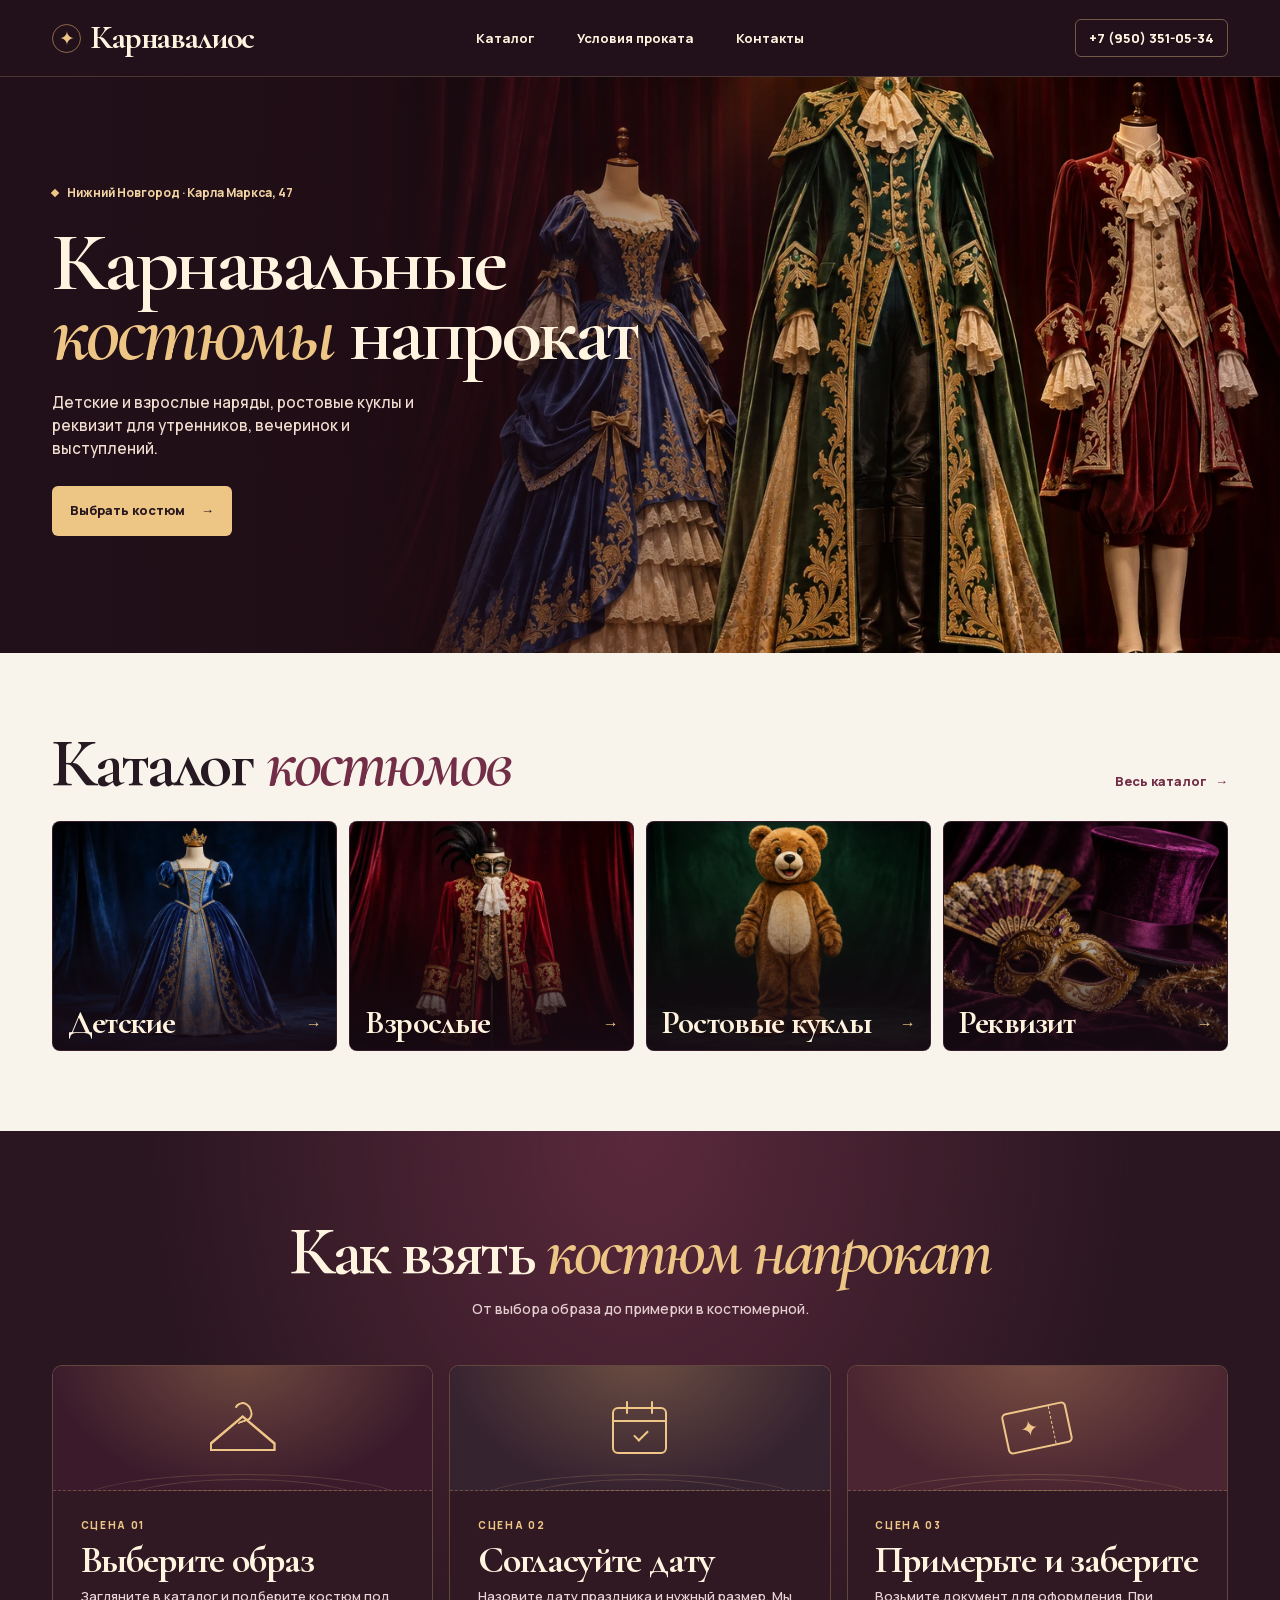
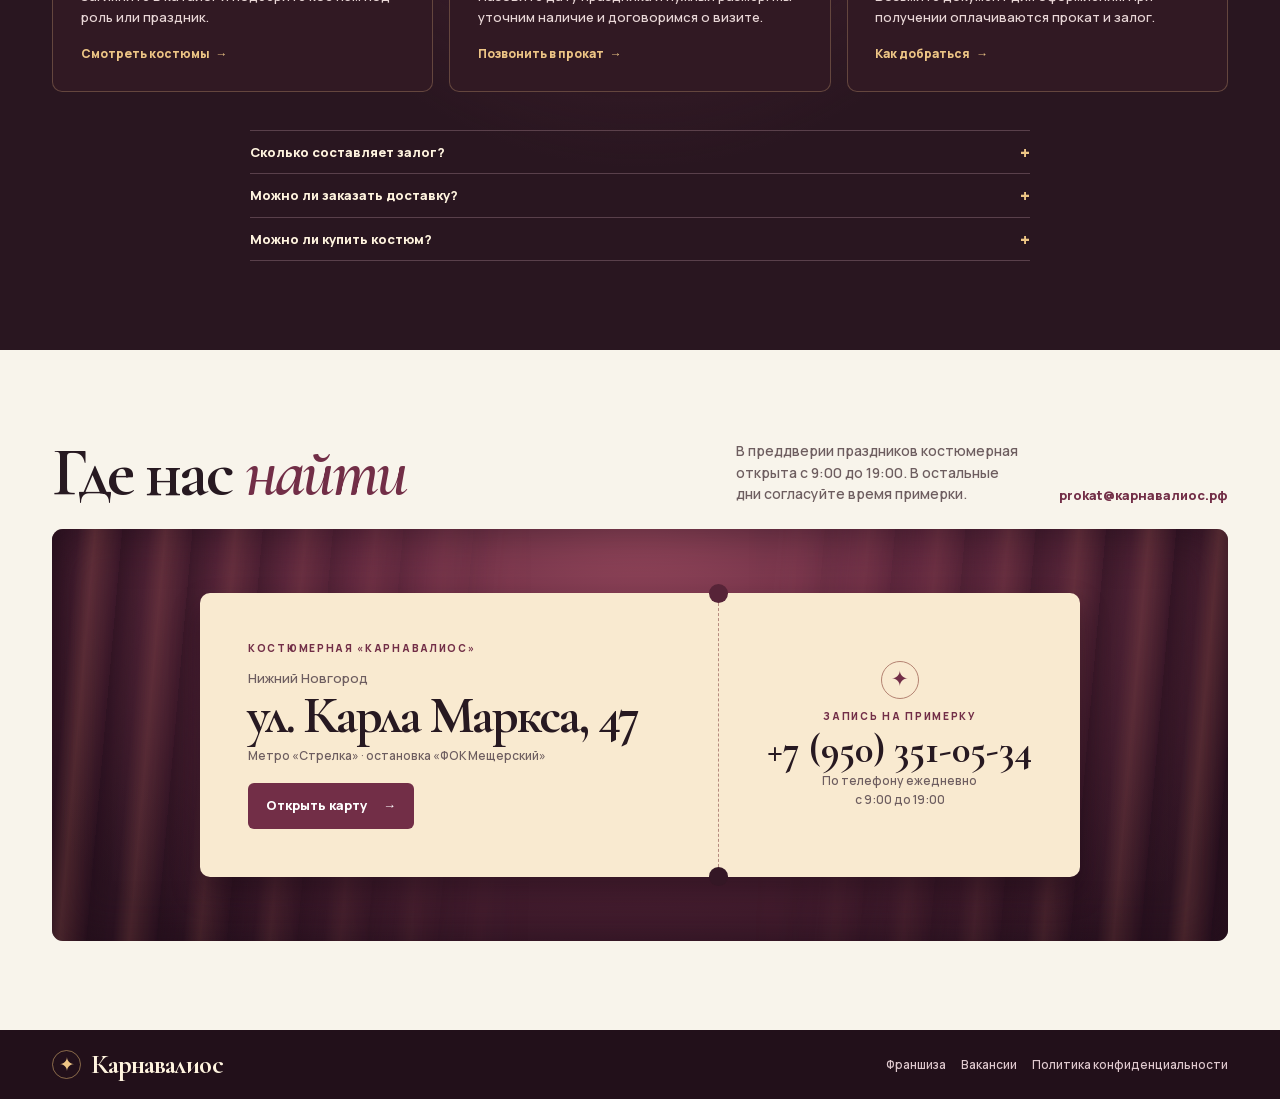
==== index.html @ c1045f60 "Publish Carnavalios with virtual try-on" ====
<!doctype html>
<html lang="ru">
<head>
  <meta charset="utf-8">
  <meta name="viewport" content="width=device-width, initial-scale=1">
  <meta name="robots" content="noindex">
  <meta name="theme-color" content="#26131c">
  <meta name="description" content="Детские и взрослые карнавальные костюмы, ростовые куклы и реквизит напрокат в Нижнем Новгороде.">
  <title>Карнавалиос — прокат карнавальных костюмов в Нижнем Новгороде</title>
  <link rel="stylesheet" href="style.css">
  <script src="stage.js" defer></script>
</head>
<body>
  <a class="skip" href="#main">К содержанию</a>
  <header class="header">
    <div class="wrap header-inner">
      <a class="brand" href="index.html" aria-label="Карнавалиос, главная"><span class="brand-mark" aria-hidden="true">✦</span>Карнавалиос</a>
      <nav class="navigation" aria-label="Основная навигация">
        <a href="catalogue.html">Каталог</a>
        <a href="#rental">Условия проката</a>
        <a href="#contacts">Контакты</a>
      </nav>
      <a class="header-phone" href="tel:+79503510534">+7 (950) 351-05-34</a>
    </div>
  </header>
  <main id="main">
    <section class="hero" aria-labelledby="hero-title">
      <div class="wrap hero-inner">
        <div class="hero-content">
          <p class="location">Нижний Новгород · Карла Маркса, 47</p>
          <h1 id="hero-title">Карнавальные<br><em>костюмы</em> напрокат</h1>
          <p class="hero-description">Детские и взрослые наряды, ростовые куклы и реквизит для утренников, вечеринок и выступлений.</p>
          <a class="button button-gold" href="catalogue.html">Выбрать костюм <span aria-hidden="true">→</span></a>
        </div>
      </div>
    </section>

    <section class="catalogue wrap" id="catalogue" aria-labelledby="catalogue-title">
      <div class="section-heading">
        <h2 id="catalogue-title">Каталог <em>костюмов</em></h2>
        <a class="catalogue-link" href="catalogue.html">Весь каталог <span aria-hidden="true">→</span></a>
      </div>

      <div class="collections" role="group" aria-label="Разделы каталога">
        <a class="collection" href="catalogue.html?group=kids">
          <img src="assets/kids.webp" alt="" width="760" height="500" loading="lazy">
          <span class="collection-name">Детские <span aria-hidden="true">→</span></span>
        </a>
        <a class="collection" href="catalogue.html?group=adults">
          <img src="assets/adults.webp" alt="" width="760" height="500" loading="lazy">
          <span class="collection-name">Взрослые <span aria-hidden="true">→</span></span>
        </a>
        <a class="collection" href="catalogue.html?group=mascots">
          <img src="assets/mascots.webp" alt="" width="760" height="500" loading="lazy">
          <span class="collection-name">Ростовые куклы <span aria-hidden="true">→</span></span>
        </a>
        <a class="collection" href="catalogue.html?group=props">
          <img src="assets/props.webp" alt="" width="760" height="500" loading="lazy">
          <span class="collection-name">Реквизит <span aria-hidden="true">→</span></span>
        </a>
      </div>

    </section>

    <section class="rental" id="rental" aria-labelledby="rental-title">
      <div class="wrap">
        <div class="rental-heading">
          <h2 id="rental-title">Как взять <em>костюм напрокат</em></h2>
          <p>От выбора образа до примерки в костюмерной.</p>
        </div>

        <ol class="rental-scenes">
          <li class="rental-scene" data-reveal>
            <div class="scene-art" aria-hidden="true">
              <span class="scene-icon icon-hanger"><i></i></span>
            </div>
            <div class="scene-copy">
              <p class="scene-number">Сцена 01</p>
              <h3>Выберите образ</h3>
              <p>Загляните в каталог и подберите костюм под роль или праздник.</p>
              <a href="catalogue.html">Смотреть костюмы <span aria-hidden="true">→</span></a>
            </div>
          </li>
          <li class="rental-scene" data-reveal>
            <div class="scene-art" aria-hidden="true">
              <span class="scene-icon icon-calendar"><i></i></span>
            </div>
            <div class="scene-copy">
              <p class="scene-number">Сцена 02</p>
              <h3>Согласуйте дату</h3>
              <p>Назовите дату праздника и нужный размер. Мы уточним наличие и договоримся о визите.</p>
              <a href="tel:+79503510534">Позвонить в прокат <span aria-hidden="true">→</span></a>
            </div>
          </li>
          <li class="rental-scene" data-reveal>
            <div class="scene-art" aria-hidden="true">
              <span class="scene-icon icon-ticket"><i>✦</i></span>
            </div>
            <div class="scene-copy">
              <p class="scene-number">Сцена 03</p>
              <h3>Примерьте и заберите</h3>
              <p>Возьмите документ для оформления. При получении оплачиваются прокат и залог.</p>
              <a href="#contacts">Как добраться <span aria-hidden="true">→</span></a>
            </div>
          </li>
        </ol>

        <div class="rental-questions">
          <details>
            <summary>Сколько составляет залог?</summary>
            <p>В зависимости от костюма залог равен стоимости одного или двух суток аренды.</p>
          </details>
          <details>
            <summary>Можно ли заказать доставку?</summary>
            <p>Костюмы отправляют транспортными компаниями. Уточните сроки и стоимость для вашего города.</p>
            <a href="https://xn--80aaah5ahlmons.xn--p1ai/otpravka-v-regionyi.html">Подробнее об отправке</a>
          </details>
          <details>
            <summary>Можно ли купить костюм?</summary>
            <p>Часть костюмов доступна для покупки. Для постоянных и оптовых клиентов предусмотрены партнёрские условия.</p>
          </details>
        </div>
      </div>
    </section>

    <section id="contacts" class="contacts wrap" aria-labelledby="contacts-title">
      <div class="contact-intro">
        <h2 id="contacts-title">Где нас <em>найти</em></h2>
        <p>В преддверии праздников костюмерная открыта с 9:00 до 19:00. В остальные дни согласуйте время примерки.</p>
        <a class="contact-email" href="mailto:prokat@xn--80aaah5ahlmons.xn--p1ai">prokat@карнавалиос.рф</a>
      </div>
      <div class="contact-stage" data-reveal>
        <div class="visit-ticket">
          <div class="visit-main">
            <p class="ticket-label">Костюмерная «Карнавалиос»</p>
            <p class="ticket-city">Нижний Новгород</p>
            <p class="ticket-address">ул. Карла Маркса,&nbsp;47</p>
            <p class="ticket-route">Метро «Стрелка» · остановка «ФОК Мещерский»</p>
            <a href="https://yandex.ru/maps/org/karnavalios/180264945717/" class="button button-dark">Открыть карту <span aria-hidden="true">→</span></a>
          </div>
          <div class="visit-stub">
            <span class="ticket-star" aria-hidden="true">✦</span>
            <p class="ticket-label">Запись на примерку</p>
            <a class="contact-phone" href="tel:+79503510534">+7 (950) 351-05-34</a>
            <p>По телефону ежедневно<br>с 9:00 до 19:00</p>
          </div>
        </div>
      </div>
    </section>
  </main>

  <footer class="footer">
    <div class="wrap footer-inner">
      <a class="brand" href="index.html"><span class="brand-mark" aria-hidden="true">✦</span>Карнавалиос</a>
      <nav aria-label="Информация о компании">
        <a href="https://xn--80aaah5ahlmons.xn--p1ai/franshiza.html">Франшиза</a>
        <a href="https://xn--80aaah5ahlmons.xn--p1ai/vakansii.html">Вакансии</a>
        <a href="https://xn--80aaah5ahlmons.xn--p1ai/politika-v-otnoshenii-obrabotki-personalnyix-dannyix.html">Политика конфиденциальности</a>
      </nav>
    </div>
  </footer>

</body>
</html>
---- style.css ----
@font-face { font-family: Manrope; src: url(assets/sans-normal-latin.woff2) format("woff2"); font-weight: 400 800; font-display: swap; }
@font-face { font-family: Manrope; src: url(assets/sans-normal-cyrillic.woff2) format("woff2"); font-weight: 400 800; font-display: swap; unicode-range: U+0400-045F, U+0490-0491, U+04B0-04B1, U+2116; }
@font-face { font-family: Cormorant; src: url(assets/serif-normal-latin.woff2) format("woff2"); font-weight: 500 700; font-display: swap; }
@font-face { font-family: Cormorant; src: url(assets/serif-normal-cyrillic.woff2) format("woff2"); font-weight: 500 700; font-display: swap; unicode-range: U+0400-045F, U+0490-0491, U+04B0-04B1, U+2116; }
@font-face { font-family: Cormorant; src: url(assets/serif-italic-latin.woff2) format("woff2"); font-weight: 500 700; font-style: italic; font-display: swap; }
@font-face { font-family: Cormorant; src: url(assets/serif-italic-cyrillic.woff2) format("woff2"); font-weight: 500 700; font-style: italic; font-display: swap; unicode-range: U+0400-045F, U+0490-0491, U+04B0-04B1, U+2116; }
:root {
  --paper: #f8f4eb;
  --ink: #271921;
  --dark: #26131c;
  --wine: #722e47;
  --quiet: #6d5d5f;
  --line: #e4d8cc;
  --gold: #edc585;
  --ivory: #fff4df;
  --title: Cormorant, Georgia, serif;
  color: var(--ink);
  background: var(--paper);
  font-family: Manrope, Arial, sans-serif;
  font-weight: 550;
  line-height: 1.55;
}
* { box-sizing: border-box; }
html { scroll-behavior: smooth; }
body, p, h1, h2, h3 { margin: 0; }
a { color: inherit; text-decoration: none; }
button, input, select { font: inherit; color: inherit; }
button { cursor: pointer; }
button:disabled { cursor: default; }
img { display: block; width: 100%; height: auto; }
:focus-visible { outline: 2px solid #ad5478; outline-offset: 4px; }
[hidden] { display: none !important; }
.wrap { width: min(100% - 104px, 1264px); margin-inline: auto; }
.skip { position: fixed; top: 8px; left: 8px; z-index: 6; padding: 10px 14px; background: white; clip-path: inset(50%); }
.skip:focus { clip-path: none; }
.header { background: #22101a; color: var(--ivory); border-bottom: 1px solid #eac68a32; }
.header-inner { min-height: 76px; display: grid; grid-template-columns: 1fr auto 1fr; align-items: center; gap: 24px; }
.brand { display: inline-flex; width: max-content; align-items: center; gap: 10px; font: 700 33px/.95 var(--title); letter-spacing: -.035em; }
.brand-mark { width: 29px; height: 29px; display: grid; place-items: center; border: 1px solid #e6bd7685; border-radius: 50%; color: var(--gold); font: 19px/1 Georgia, serif; }
.navigation { display: flex; gap: clamp(20px, 3.3vw, 50px); font-size: 13px; font-weight: 750; }
.navigation a:hover, .header-phone:hover, .footer a:hover { color: var(--gold); }
.header-phone { justify-self: end; border: 1px solid #e9c78a66; border-radius: 6px; padding: 8px 13px; white-space: nowrap; font-size: 13px; font-weight: 800; }
.hero {
  position: relative;
  isolation: isolate;
  color: var(--ivory);
  background: #291019;
  overflow: hidden;
}
.hero::before, .hero::after { content: ""; position: absolute; z-index: -1; inset: 0; }
.hero::before { background: url(assets/hero.webp) center 46% / cover no-repeat; }
.hero::after { background: linear-gradient(90deg, #211019 3%, #221019f0 19%, #2210199c 37%, #22101919 63%, transparent 79%); }
.hero-inner { min-height: clamp(498px, 45vw, 655px); display: flex; align-items: center; }
.hero-content { position: relative; width: min(58%, 665px); padding-block: 48px 58px; }
.location { display: flex; align-items: center; gap: 9px; color: #f2d4a2; font-size: 12px; font-weight: 750; }
.location::before { content: ""; width: 6px; height: 6px; flex: none; background: var(--gold); transform: rotate(45deg); }
h1, h2 { font-family: var(--title); font-weight: 650; letter-spacing: -.042em; }
h1 { font-size: clamp(65px, 6.55vw, 101px); line-height: .84; margin: 25px 0 22px; }
h1 em { color: var(--gold); font-weight: 600; }
.hero-description { max-width: 370px; font-size: clamp(14px, 1.18vw, 17px); color: #f1ded1; }
.button { display: inline-flex; min-height: 46px; align-items: center; justify-content: center; gap: 16px; border: 1px solid transparent; border-radius: 6px; padding: 10px 17px; font-size: 13px; font-weight: 800; line-height: 1.3; transition: background .2s, color .2s, border-color .2s; text-align: center; }
.hero .button { margin-top: 25px; min-height: 50px; }
.button-gold { background: var(--gold); color: #27171e; }
.button-gold:hover { background: #ffda9b; }
.button-outline { background: transparent; border-color: #b99e9b; color: var(--ink); }
.button-outline:hover { background: #f1e6dd; border-color: var(--wine); }
.button-dark { background: var(--wine); color: white; }
.button-dark:hover { background: #562138; }
section[id] { scroll-margin-top: 16px; }
.catalogue { padding-block: clamp(55px, 6.2vw, 88px); }
.section-heading { display: flex; align-items: end; justify-content: space-between; gap: 24px; margin-bottom: 25px; }
h2 { font-size: clamp(43px, 5.4vw, 77px); line-height: .92; }
h2 em { color: var(--wine); font-weight: 600; }
.collections { display: grid; grid-template-columns: repeat(4, minmax(0, 1fr)); gap: 12px; }
.collection {
  position: relative;
  isolation: isolate;
  display: grid;
  align-items: end;
  min-height: clamp(164px, 18vw, 247px);
  border: 1px solid transparent;
  border-radius: 8px;
  overflow: hidden;
  text-align: left;
  padding: 0;
  background: #361c2d;
  color: #fff3de;
}
.collection img { position: absolute; inset: 0; height: 100%; object-fit: cover; object-position: 50% 47%; transition: transform .4s ease; }
.collection:hover img { transform: scale(1.045); }
.collection::after { content: ""; position: absolute; inset: 26% 0 0; background: linear-gradient(transparent, #170a13e9); pointer-events: none; }
.collection-name { position: relative; z-index: 1; display: flex; justify-content: space-between; align-items: center; gap: 8px; padding: 11px 15px; font: 700 clamp(23px, 2.6vw, 38px)/1 var(--title); letter-spacing: -.025em; }
.collection-name span { font: 16px/1 Manrope, sans-serif; color: var(--gold); }
.catalogue-link, .back-link, .breadcrumbs { color: var(--wine); font-size: 13px; font-weight: 800; }
.catalogue-link { padding: 5px 0; flex: none; }
.catalogue-link span, .back-link span, .breadcrumbs a span { margin-inline-start: 5px; }
.catalogue-link:hover, .back-link:hover, .breadcrumbs a:hover { text-decoration: underline; text-underline-offset: 4px; }

.rental {
  background: radial-gradient(ellipse at 50% 0, #5b293c 0, transparent 55%), #291620;
  color: var(--ivory);
  padding-block: clamp(58px, 7vw, 104px);
}
.rental-heading { text-align: center; margin-bottom: clamp(26px, 4vw, 45px); }
.rental h2 em { color: var(--gold); }
.rental-heading > p { margin-top: 14px; color: #e5ced0; font-size: 14px; }
.rental-scenes { display: grid; grid-template-columns: repeat(3, minmax(0, 1fr)); gap: 16px; margin: 0; padding: 0; list-style: none; }
.rental-scene {
  display: flex;
  flex-direction: column;
  min-width: 0;
  overflow: hidden;
  border: 1px solid #e3b78149;
  border-radius: 10px;
  background: #311923;
  transition: border-color .25s, transform .25s;
}
.rental-scene:hover { transform: translateY(-5px); border-color: #e3b7819a; }
.scene-art {
  position: relative;
  display: grid;
  place-items: center;
  min-height: 125px;
  color: #efc688;
  background: radial-gradient(ellipse at 50% -9%, #d5a36656, transparent 72%), #3b1b2b;
  overflow: hidden;
  border-bottom: 1px dashed #e3b78149;
}
.rental-scene:nth-child(2) .scene-art { background-color: #362330; }
.rental-scene:nth-child(3) .scene-art { background-color: #4b2531; }
.scene-art::before, .scene-art::after { content: ""; position: absolute; width: 85%; height: 42%; bottom: -31%; border: 1px solid #e3b78133; border-radius: 50%; }
.scene-art::after { width: 68%; bottom: -35%; }
.scene-icon { display: block; position: relative; }
.icon-hanger { width: 66px; height: 51px; }
.icon-hanger::before {
  content: "";
  position: absolute;
  width: 14px;
  height: 16px;
  top: 0;
  left: 24px;
  border: 2px solid currentColor;
  border-left-color: transparent;
  border-radius: 50% 50% 42% 0;
  transform: rotate(-19deg);
}
.icon-hanger::after {
  content: "";
  position: absolute;
  inset: 13px 0 2px;
  background: currentColor;
  clip-path: polygon(50% 0, 100% 77%, 100% 100%, 0 100%, 0 77%, 50% 0, 50% 8%, 3.5% 81%, 3.5% 94%, 96.5% 94%, 96.5% 81%, 50% 8%);
}
.icon-calendar { width: 55px; height: 47px; margin-top: 6px; border: 2px solid currentColor; border-radius: 6px; }
.icon-calendar::before, .icon-calendar::after {
  content: "";
  position: absolute;
  inset: -8px auto auto 12px;
  width: 2px;
  height: 13px;
  background: currentColor;
  box-shadow: 25px 0 currentColor;
  border-radius: 10px;
}
.icon-calendar::after { inset: 11px 0 auto; width: auto; height: 2px; box-shadow: none; border-radius: 0; }
.icon-calendar i { position: absolute; inset: 21px auto auto 20px; width: 14px; height: 8px; border: solid currentColor; border-width: 0 0 2px 2px; transform: rotate(-45deg); }
.icon-ticket { width: 66px; height: 42px; transform: rotate(-12deg); border: 2px solid currentColor; border-radius: 5px; }
.icon-ticket::before { content: ""; position: absolute; inset: 0 15px 0 auto; border-left: 1px dashed currentColor; }
.icon-ticket i { display: grid; height: 100%; width: 47px; place-items: center; font: 22px/1 Georgia, serif; }
.scene-copy { display: flex; flex: 1; flex-direction: column; align-items: start; gap: 8px; padding: clamp(17px, 2.15vw, 28px); }
.scene-copy .scene-number, .ticket-label { color: var(--gold); font-size: 10px; font-weight: 850; letter-spacing: .17em; text-transform: uppercase; }
.scene-copy h3 { font: 700 clamp(28px, 3vw, 40px)/.96 var(--title); letter-spacing: -.03em; }
.scene-copy p { color: #e9d7d7; font-size: 13px; }
.scene-copy a { padding-top: 10px; margin-top: auto; color: var(--gold); font-size: 12px; font-weight: 800; }
.scene-copy a:hover, .rental-questions a:hover { text-decoration: underline; text-underline-offset: 3px; }
.scene-copy a span { margin-left: 4px; }
.rental-questions { margin: clamp(25px, 3vw, 42px) auto 0; max-width: 780px; }
.rental-questions details { border-bottom: 1px solid #e4bac442; padding: 11px 0; }
.rental-questions details:first-child { border-top: 1px solid #e4bac442; }
.rental-questions summary { cursor: pointer; list-style: none; display: flex; justify-content: space-between; gap: 15px; align-items: center; font-size: 13px; font-weight: 800; }
.rental-questions summary::-webkit-details-marker { display: none; }
.rental-questions summary::after { content: "+"; color: var(--gold); font-size: 18px; line-height: 1; }
.rental-questions [open] summary::after { content: "−"; }
.rental-questions p, .rental-questions a { margin-top: 7px; color: #e0cbd0; font-size: 13px; }
.rental-questions a { display: inline-block; color: var(--gold); }
.in-view { animation: enter-stage .58s both; }
.rental-scene:nth-child(2).in-view { animation-delay: .09s; }
.rental-scene:nth-child(3).in-view { animation-delay: .18s; }
.scene-art .scene-icon { transition: scale .25s; }
.rental-scene:hover .scene-icon { scale: 1.13; }
@keyframes enter-stage { from { translate: 0 15px; } to { translate: 0 0; } }

.contacts { padding-block: clamp(55px, 7vw, 97px); }
.contact-intro { display: grid; grid-template-columns: 1fr minmax(180px, 285px) auto; gap: clamp(14px, 3vw, 42px); align-items: end; margin-bottom: 24px; }
.contact-intro > p { color: var(--quiet); font-size: 14px; }
.contact-email { color: var(--wine); font-size: 13px; font-weight: 800; overflow-wrap: anywhere; }
.contact-email:hover { text-decoration: underline; text-underline-offset: 4px; }
.contact-stage {
  padding: clamp(20px, 5vw, 68px);
  border-radius: 11px;
  background:
    radial-gradient(ellipse at 50% -12%, #a35064 0%, #682c43 34%, #2d1422 89%);
  box-shadow: inset 0 0 50px #200c18aa;
  position: relative;
  isolation: isolate;
  overflow: hidden;
}
.contact-stage::before {
  content: "";
  position: absolute;
  inset: 0;
  background: repeating-linear-gradient(95deg, #200c1988, #2b0a1900 26px, #ff947528 43px, #240b1b55 70px);
  mask-image: linear-gradient(90deg, black, transparent 41%, transparent 59%, black);
  z-index: -1;
}
.visit-ticket {
  --ticket-cut: #572438;
  display: grid;
  grid-template-columns: 1.6fr 1fr;
  position: relative;
  width: min(100%, 880px);
  margin-inline: auto;
  border-radius: 10px;
  background: #f9ead0;
  box-shadow: 0 15px 28px #17081266;
}
.visit-main, .visit-stub { padding: clamp(20px, 4vw, 48px); }
.visit-main .ticket-label, .visit-stub .ticket-label { color: var(--wine); }
.ticket-city { margin-top: 12px; color: var(--quiet); font-size: 13px; }
.ticket-address { margin: 3px 0 8px; font: 700 clamp(29px, 4.05vw, 53px)/.92 var(--title); letter-spacing: -.04em; }
.ticket-route, .visit-stub > p:last-child { color: var(--quiet); font-size: 12px; }
.visit-main .button { margin-top: 17px; }
.visit-stub { position: relative; display: flex; flex-direction: column; justify-content: center; align-items: center; border-left: 1px dashed #b68b7f; text-align: center; }
.visit-stub::before, .visit-stub::after { content: ""; position: absolute; inset: -9px auto auto -10px; width: 19px; height: 19px; border-radius: 50%; background: var(--ticket-cut); }
.visit-stub::after { inset: auto auto -9px -10px; background: #341725; }
.ticket-star { display: grid; place-items: center; width: 38px; height: 38px; margin-bottom: 10px; border: 1px solid #b48372; border-radius: 50%; font: 21px/1 Georgia, serif; color: var(--wine); }
.contact-phone { display: block; margin: 6px 0 3px; font: 700 clamp(22px, 3.1vw, 39px)/1 var(--title); white-space: nowrap; }
.contact-phone:hover { color: var(--wine); }

.shop { padding-block: clamp(28px, 4vw, 53px) clamp(60px, 7vw, 95px); }
.shop-heading { display: flex; align-items: end; justify-content: space-between; gap: 24px; padding: 23px 0 25px; border-bottom: 1px solid var(--line); }
.shop h1, .product-detail h1 { margin: 0; line-height: .94; }
.shop h1 { font-size: clamp(52px, 7.3vw, 98px); }
.shop h1 em { color: var(--wine); }
.shop-heading > p { max-width: 235px; color: var(--quiet); font-size: 14px; }
.shop-toolbar { display: flex; gap: 16px; justify-content: space-between; align-items: center; margin-top: 19px; }
.shop-filters { display: flex; flex-wrap: wrap; gap: 6px; }
.shop-filters button { min-height: 41px; padding: 6px 15px; border: 1px solid var(--line); border-radius: 5px; background: #fffbf4; font-size: 13px; font-weight: 750; }
.shop-filters button:hover { border-color: var(--wine); }
.shop-filters button[aria-pressed="true"] { color: white; border-color: var(--wine); background: var(--wine); }
.shop-search { position: relative; min-width: 155px; width: min(25vw, 286px); }
.shop-search input { width: 100%; min-height: 42px; border: 1px solid var(--line); border-radius: 5px; background: #fffbf4; padding: 6px 10px 6px 34px; font-size: 13px; }
.search-icon { width: 12px; height: 12px; position: absolute; inset: 14px auto auto 13px; border: 1.5px solid var(--wine); border-radius: 50%; pointer-events: none; }
.search-icon::after { content: ""; width: 6px; height: 1.5px; position: absolute; inset: 9px auto auto 8px; background: var(--wine); transform: rotate(45deg); }
.shop-count { min-height: 20px; margin: 13px 0 8px; color: var(--quiet); font-size: 12px; }
.product-grid { display: grid; grid-template-columns: repeat(4, minmax(0, 1fr)); gap: 15px; }
.product-card { display: flex; flex-direction: column; border: 1px solid var(--line); border-radius: 9px; overflow: hidden; background: #fffbf5; transition: border-color .24s, box-shadow .24s; }
.product-card:hover { border-color: #b98999; box-shadow: 0 9px 24px #42203216; }
.product-image { background: #32232e; overflow: hidden; aspect-ratio: 4 / 5; }
.product-image img { height: 100%; object-fit: cover; transition: transform .4s; }
.product-card:hover img { transform: scale(1.045); }
.product-card-info { display: flex; flex-direction: column; flex: 1; gap: 5px; padding: 13px 14px; }
.product-category { display: flex; align-items: center; gap: 7px; color: var(--wine); font-size: 11px; font-weight: 800; }
.product-category::before { content: ""; width: 5px; height: 5px; flex: none; background: #a4516e; transform: rotate(45deg); }
.product-card h2 { font: 700 clamp(24px, 2.5vw, 34px)/1 var(--title); letter-spacing: -.03em; margin-bottom: 7px; }
.product-bottom { border-top: 1px solid var(--line); margin-top: auto; padding-top: 8px; display: flex; justify-content: space-between; align-items: center; gap: 4px; font-size: 12px; }
.product-bottom strong { font-weight: 850; white-space: nowrap; }
.product-bottom > span:last-child { color: var(--wine); font-size: 16px; }
.empty { padding: 21px; border: 1px dashed var(--line); border-radius: 8px; color: var(--quiet); font-size: 14px; }
.text-button { border: 0; padding: 5px 0 0; color: var(--wine); background: none; text-decoration: underline; text-underline-offset: 3px; }

.product-page { padding-block: clamp(25px, 3.5vw, 47px) clamp(50px, 6.5vw, 88px); }
.breadcrumbs { display: flex; align-items: center; gap: 12px; margin-bottom: 19px; }
.product-layout { display: grid; grid-template-columns: minmax(0, .92fr) minmax(0, 1fr); align-items: start; gap: clamp(24px, 5.5vw, 80px); }
.product-gallery { margin: 0; }
.product-gallery img { background: #32232e; border-radius: 10px; aspect-ratio: 4 / 5; object-fit: cover; }
.product-gallery figcaption { margin-top: 7px; color: var(--quiet); font-size: 11px; }
.product-detail { padding-top: clamp(6px, 2.4vw, 34px); }
.product-detail h1 { margin: 12px 0 19px; font-size: clamp(42px, 5.75vw, 81px); }
.detail-prices { display: flex; align-items: baseline; flex-wrap: wrap; gap: 6px 18px; }
.detail-rent, .sale-price { display: flex; align-items: baseline; gap: 8px; color: var(--quiet); font-size: 13px; }
.detail-rent strong { color: var(--wine); font: 700 41px/1 var(--title); white-space: nowrap; }
.sale-price strong { color: var(--ink); white-space: nowrap; }
.detail-note { color: var(--quiet); margin-top: 5px; font-size: 12px; }
.product-description { margin-top: 21px; font-size: 15px; }
.product-specs { margin: 16px 0 20px; }
.product-specs > div { display: grid; grid-template-columns: minmax(110px, .6fr) 1fr; gap: 12px; padding: 8px 0; border-bottom: 1px solid var(--line); font-size: 12px; }
.product-specs dt { color: var(--quiet); }
.product-specs dd { margin: 0; font-weight: 750; }
.product-actions { display: flex; flex-wrap: wrap; gap: 8px; }
.try-on { display: grid; grid-template-columns: auto 1fr auto; align-items: center; gap: 10px; padding: 13px; margin-top: 20px; border: 1px dashed #ba8999; border-radius: 8px; background: #f7e9eb; }
.try-icon { display: grid; place-items: center; width: 33px; height: 33px; color: var(--wine); border-radius: 50%; background: #f0d7de; font: 19px/1 Georgia, serif; }
.try-on h2 { font: 700 26px/1 var(--title); color: var(--wine); margin-bottom: 4px; }
.try-on p { font-size: 11px; color: var(--quiet); }
.try-on .button { min-height: 40px; padding-inline: 13px; }
.source-link { display: inline-block; margin-top: 14px; text-decoration: underline; text-underline-offset: 3px; color: var(--wine); font-size: 12px; }

.footer { background: #22101a; color: var(--ivory); }
.footer-inner { display: flex; justify-content: space-between; gap: 18px; align-items: center; padding-block: 20px; }
.footer .brand { font-size: 27px; }
.footer nav { display: flex; gap: 15px; flex-wrap: wrap; font-size: 12px; color: #dfc9ce; }
.navigation [aria-current] { color: var(--gold); }

@media (max-width: 1080px) {
  .wrap { width: calc(100% - 65px); }
  .hero-content { width: 67%; }
  .product-grid { grid-template-columns: repeat(3, minmax(0, 1fr)); }
}
@media (max-width: 760px) {
  .wrap { width: calc(100% - 36px); }
  .header-inner { grid-template-columns: 1fr auto; min-height: 64px; gap: 8px 10px; padding-block: 11px 9px; }
  .navigation { grid-row: 2; grid-column: 1 / -1; gap: 21px; font-size: 11px; }
  .header-phone { grid-row: 1; grid-column: 2; font-size: 11px; padding: 6px 8px; }
  .brand { font-size: 28px; gap: 6px; }
  .brand-mark { width: 25px; height: 25px; font-size: 15px; }
  .hero-inner { min-height: 475px; }
  .hero-content { width: 74%; }
  .hero::before { background-position: 63% center; }
  .hero::after { background: linear-gradient(90deg, #211019fa, #221019ca 38%, #22101949 75%, #22101908); }
  h1 { font-size: clamp(48px, 8.7vw, 68px); }
  .section-heading, .shop-heading { align-items: start; flex-direction: column; gap: 9px; }
  .collections, .product-grid { grid-template-columns: repeat(2, minmax(0, 1fr)); }
  .collections { gap: 8px; }
  .collection { min-height: clamp(130px, 28vw, 200px); }
  .collection-name { padding: 9px 10px; }
  .rental-scenes { gap: 9px; }
  .scene-art { min-height: 100px; }
  .contact-intro { display: flex; flex-wrap: wrap; align-items: center; gap: 9px 22px; }
  .contact-intro h2 { width: 100%; }
  .contact-intro p { max-width: 360px; }
  .product-layout { grid-template-columns: 1fr; gap: 16px; }
  .product-gallery { width: min(100%, 540px); }
  .product-gallery img { max-height: 68vh; object-fit: contain; }
  .product-detail { max-width: 540px; }
  .footer-inner { flex-direction: column; align-items: start; }
}
@media (max-width: 590px) {
  .rental-heading { text-align: left; }
  .rental-scenes { grid-template-columns: 1fr; }
  .rental-scene { display: grid; grid-template-columns: 83px minmax(0, 1fr); }
  .scene-art { border-bottom: 0; border-right: 1px dashed #e3b78149; }
  .scene-icon { scale: .75; }
  .rental-scene:hover .scene-icon { scale: .85; }
  .shop-toolbar { flex-wrap: wrap; gap: 9px; }
  .shop-search { width: 100%; }
  .shop-filters button { min-height: 38px; padding-inline: 10px; font-size: 12px; }
  .visit-ticket { grid-template-columns: 1fr; }
  .visit-stub { border-left: 0; border-top: 1px dashed #b68b7f; align-items: start; text-align: left; padding-left: 67px; }
  .visit-stub::before { inset: -10px auto auto -9px; }
  .visit-stub::after { inset: -10px -9px auto auto; }
  .ticket-star { position: absolute; inset: 23px auto auto 20px; width: 32px; height: 32px; }
}
@media (max-width: 480px) {
  .hero-inner { min-height: 0; align-items: end; }
  .hero-content { width: 100%; padding: 172px 0 24px; }
  .hero::before { background-size: auto 355px; background-position: 73% 0; }
  .hero::after { background: linear-gradient(0deg, #211019 0%, #211019 20%, #221019ee 38%, #22101911 72%); }
  h1 { margin-block: 15px 13px; font-size: clamp(47px, 12vw, 59px); }
  .hero-description { max-width: 295px; }
  .hero .button { margin-top: 17px; }
  .collection-name { font-size: clamp(19px, 5.4vw, 26px); }
  .collection-name span { font-size: 12px; }
  .product-grid { gap: 8px; }
  .product-card-info { padding: 10px; }
  .product-category { font-size: 10px; }
  .product-bottom { font-size: 10px; }
  .try-on { grid-template-columns: auto 1fr; }
  .try-on button { grid-column: 2; justify-self: start; }
}
@media (prefers-reduced-motion: reduce) {
  *, *::before, *::after { scroll-behavior: auto !important; transition: none !important; animation: none !important; }
}

.fitting {
  width: min(900px, calc(100% - 32px));
  max-height: calc(100dvh - 28px);
  margin: auto;
  padding: clamp(18px, 3vw, 33px);
  overflow: auto;
  border: 1px solid #d4b6b7;
  border-radius: 13px;
  background: var(--paper);
  color: var(--ink);
}
.fitting::backdrop { background: #21101cd9; }
body:has(.fitting[open]) { overflow: hidden; }
.fitting-header { display: flex; align-items: start; justify-content: space-between; gap: 15px; margin-bottom: 19px; }
.fitting-header h2 { font-size: clamp(38px, 5vw, 59px); }
.fitting-costume { color: var(--wine); font-size: 12px; font-weight: 800; margin-bottom: 4px; }
.fitting-close {
  display: grid;
  place-items: center;
  flex: none;
  width: 42px;
  height: 42px;
  padding: 0;
  border: 1px solid var(--line);
  border-radius: 50%;
  background: #fffbf5;
  color: var(--wine);
  font: 26px/1 Manrope, sans-serif;
}
.fitting-close:hover { background: #f2e0e2; }
.fitting-start {
  min-height: 218px;
  display: flex;
  flex-direction: column;
  justify-content: center;
  align-items: center;
  gap: 12px;
  padding: 20px;
  background: radial-gradient(ellipse at 50% 0, #f7e0e1, transparent 88%), #fcf7ee;
  border: 1px dashed #bd939f;
  border-radius: 9px;
  text-align: center;
}
.fitting-start p { max-width: 390px; color: var(--quiet); font-size: 14px; }
.fitting-star {
  display: grid;
  place-items: center;
  width: 44px;
  height: 44px;
  border: 1px solid #cfaab3;
  border-radius: 50%;
  color: var(--wine);
  font: 24px/1 Georgia, serif;
}
.fitting-editor { display: grid; grid-template-columns: minmax(0, 1.3fr) minmax(0, 1fr); align-items: center; gap: clamp(16px, 3vw, 28px); }
.fitting-preview {
  display: grid;
  place-items: center;
  min-height: 160px;
  min-width: 0;
  padding: 10px;
  overflow: hidden;
  background: radial-gradient(ellipse at 50% 0, #552d42, #27141f 72%);
  border: 1px solid #553242;
  border-radius: 9px;
}
.fitting-preview canvas {
  display: block;
  width: auto;
  height: auto;
  max-width: 100%;
  max-height: min(55vh, 570px);
  border-radius: 3px;
  touch-action: none;
  cursor: grab;
}
.fitting-preview canvas:active { cursor: grabbing; }
.fitting-controls { display: grid; gap: 12px; }
.fitting-controls > p { color: var(--quiet); font-size: 13px; }
.fitting-controls label { display: grid; gap: 4px; font-size: 12px; font-weight: 800; }
.fitting-controls label span { display: flex; justify-content: space-between; gap: 8px; }
.fitting-controls output { color: var(--wine); font-variant-numeric: tabular-nums; }
.fitting-controls input[type="range"] { width: 100%; min-height: 23px; margin: 0; accent-color: var(--wine); cursor: pointer; }
.fitting-actions { display: flex; flex-wrap: wrap; gap: 6px; }
.fitting-actions .button { min-height: 39px; padding: 6px 9px; font-size: 11px; }
.fitting-actions .button[aria-pressed="true"] { background: #efdde2; border-color: var(--wine); }
.fitting-status { margin-top: 13px; color: var(--wine); font-size: 13px; font-weight: 800; }
.fitting-status:empty { display: none; }
.fitting-privacy { margin-top: 10px; color: var(--quiet); font-size: 12px; }

@media (max-width: 600px) {
  .fitting { width: calc(100% - 16px); }
  .fitting-editor { grid-template-columns: 1fr; }
  .fitting-preview canvas { max-height: min(42vh, 430px); }
  .fitting-controls { gap: 8px; }
}
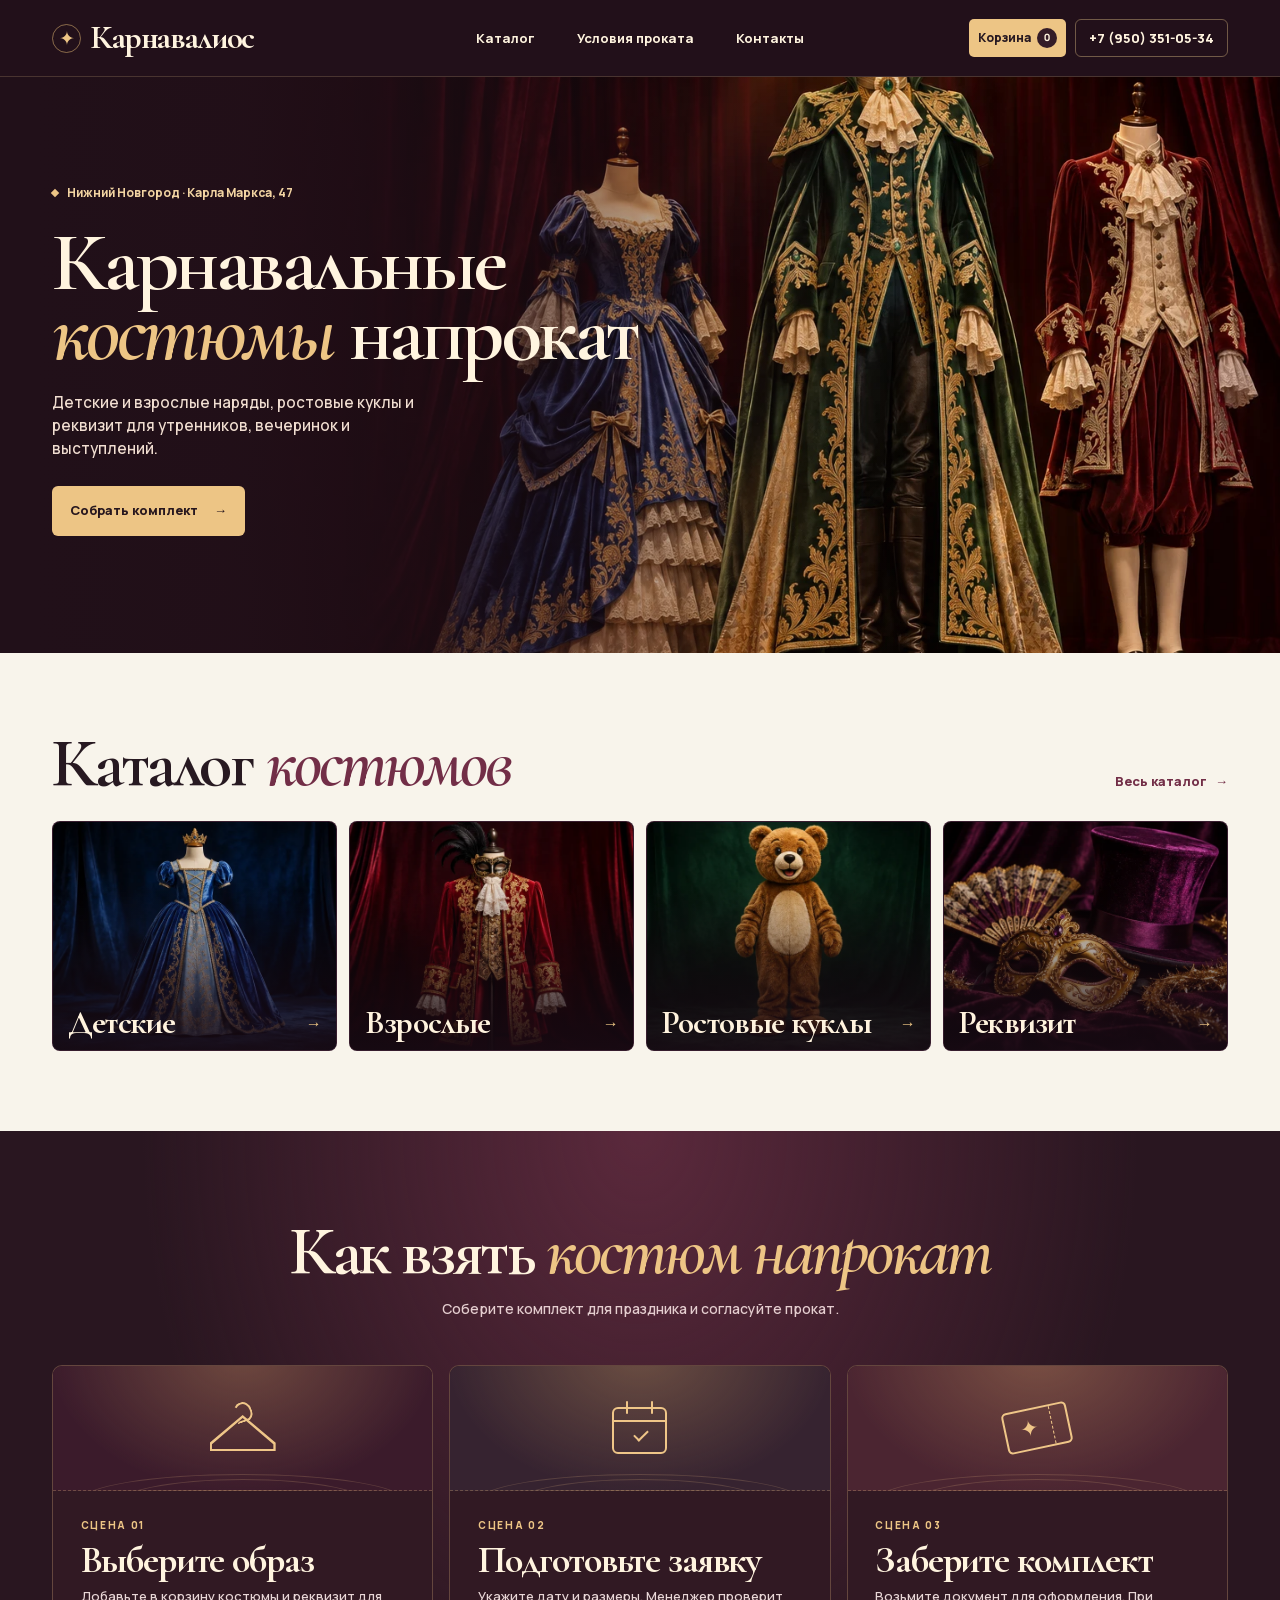
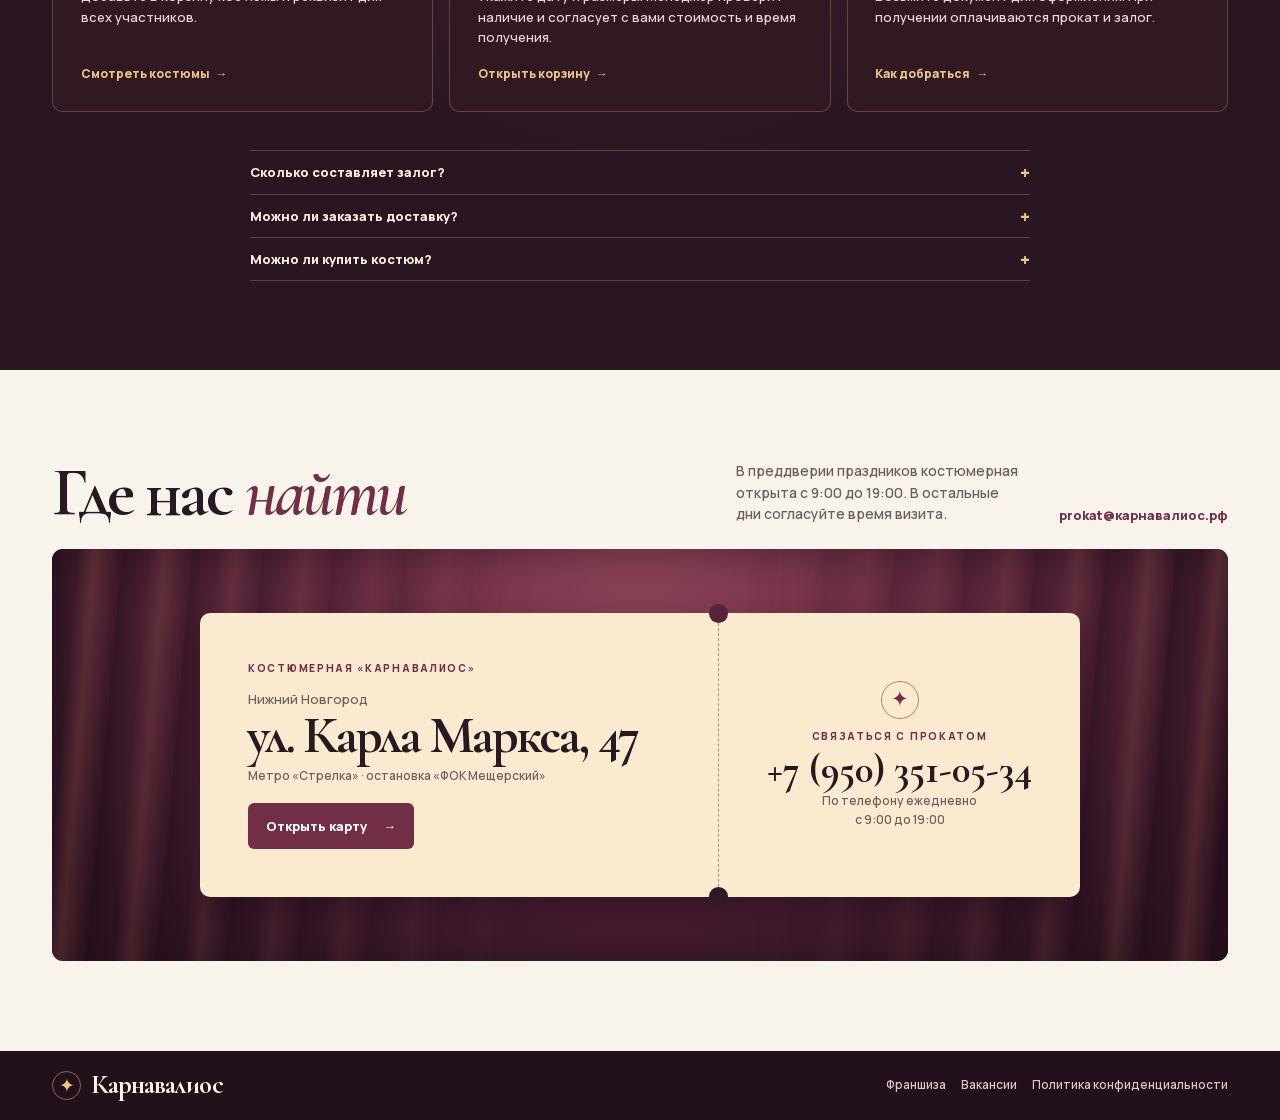
==== commit aaf498f7: "Add rental cart and remove virtual try-on" ====
--- a/index.html
+++ b/index.html
@@ -9,6 +9,7 @@
   <title>Карнавалиос — прокат карнавальных костюмов в Нижнем Новгороде</title>
   <link rel="stylesheet" href="style.css">
   <script src="stage.js" defer></script>
+  <script src="rental-cart.js" defer></script>
 </head>
 <body>
   <a class="skip" href="#main">К содержанию</a>
@@ -20,7 +21,10 @@
         <a href="#rental">Условия проката</a>
         <a href="#contacts">Контакты</a>
       </nav>
-      <a class="header-phone" href="tel:+79503510534">+7 (950) 351-05-34</a>
+      <div class="header-actions">
+        <a class="header-cart" href="cart.html">Корзина <span data-cart-count>0</span></a>
+        <a class="header-phone" href="tel:+79503510534">+7 (950) 351-05-34</a>
+      </div>
     </div>
   </header>
   <main id="main">
@@ -30,7 +34,7 @@
           <p class="location">Нижний Новгород · Карла Маркса, 47</p>
           <h1 id="hero-title">Карнавальные<br><em>костюмы</em> напрокат</h1>
           <p class="hero-description">Детские и взрослые наряды, ростовые куклы и реквизит для утренников, вечеринок и выступлений.</p>
-          <a class="button button-gold" href="catalogue.html">Выбрать костюм <span aria-hidden="true">→</span></a>
+          <a class="button button-gold" href="catalogue.html">Собрать комплект <span aria-hidden="true">→</span></a>
         </div>
       </div>
     </section>
@@ -66,7 +70,7 @@
       <div class="wrap">
         <div class="rental-heading">
           <h2 id="rental-title">Как взять <em>костюм напрокат</em></h2>
-          <p>От выбора образа до примерки в костюмерной.</p>
+          <p>Соберите комплект для праздника и согласуйте прокат.</p>
         </div>
 
         <ol class="rental-scenes">
@@ -77,7 +81,7 @@
             <div class="scene-copy">
               <p class="scene-number">Сцена 01</p>
               <h3>Выберите образ</h3>
-              <p>Загляните в каталог и подберите костюм под роль или праздник.</p>
+              <p>Добавьте в корзину костюмы и реквизит для всех участников.</p>
               <a href="catalogue.html">Смотреть костюмы <span aria-hidden="true">→</span></a>
             </div>
           </li>
@@ -87,9 +91,9 @@
             </div>
             <div class="scene-copy">
               <p class="scene-number">Сцена 02</p>
-              <h3>Согласуйте дату</h3>
-              <p>Назовите дату праздника и нужный размер. Мы уточним наличие и договоримся о визите.</p>
-              <a href="tel:+79503510534">Позвонить в прокат <span aria-hidden="true">→</span></a>
+              <h3>Подготовьте заявку</h3>
+              <p>Укажите дату и размеры. Менеджер проверит наличие и согласует с вами стоимость и время получения.</p>
+              <a href="cart.html">Открыть корзину <span aria-hidden="true">→</span></a>
             </div>
           </li>
           <li class="rental-scene" data-reveal>
@@ -98,7 +102,7 @@
             </div>
             <div class="scene-copy">
               <p class="scene-number">Сцена 03</p>
-              <h3>Примерьте и заберите</h3>
+              <h3>Заберите комплект</h3>
               <p>Возьмите документ для оформления. При получении оплачиваются прокат и залог.</p>
               <a href="#contacts">Как добраться <span aria-hidden="true">→</span></a>
             </div>
@@ -126,7 +130,7 @@
     <section id="contacts" class="contacts wrap" aria-labelledby="contacts-title">
       <div class="contact-intro">
         <h2 id="contacts-title">Где нас <em>найти</em></h2>
-        <p>В преддверии праздников костюмерная открыта с 9:00 до 19:00. В остальные дни согласуйте время примерки.</p>
+        <p>В преддверии праздников костюмерная открыта с 9:00 до 19:00. В остальные дни согласуйте время визита.</p>
         <a class="contact-email" href="mailto:prokat@xn--80aaah5ahlmons.xn--p1ai">prokat@карнавалиос.рф</a>
       </div>
       <div class="contact-stage" data-reveal>
@@ -140,7 +144,7 @@
           </div>
           <div class="visit-stub">
             <span class="ticket-star" aria-hidden="true">✦</span>
-            <p class="ticket-label">Запись на примерку</p>
+            <p class="ticket-label">Связаться с прокатом</p>
             <a class="contact-phone" href="tel:+79503510534">+7 (950) 351-05-34</a>
             <p>По телефону ежедневно<br>с 9:00 до 19:00</p>
           </div>
--- a/style.css
+++ b/style.css
@@ -288,11 +288,6 @@
 .product-specs dt { color: var(--quiet); }
 .product-specs dd { margin: 0; font-weight: 750; }
 .product-actions { display: flex; flex-wrap: wrap; gap: 8px; }
-.try-on { display: grid; grid-template-columns: auto 1fr auto; align-items: center; gap: 10px; padding: 13px; margin-top: 20px; border: 1px dashed #ba8999; border-radius: 8px; background: #f7e9eb; }
-.try-icon { display: grid; place-items: center; width: 33px; height: 33px; color: var(--wine); border-radius: 50%; background: #f0d7de; font: 19px/1 Georgia, serif; }
-.try-on h2 { font: 700 26px/1 var(--title); color: var(--wine); margin-bottom: 4px; }
-.try-on p { font-size: 11px; color: var(--quiet); }
-.try-on .button { min-height: 40px; padding-inline: 13px; }
 .source-link { display: inline-block; margin-top: 14px; text-decoration: underline; text-underline-offset: 3px; color: var(--wine); font-size: 12px; }
 
 .footer { background: #22101a; color: var(--ivory); }
@@ -364,106 +359,150 @@
   .product-card-info { padding: 10px; }
   .product-category { font-size: 10px; }
   .product-bottom { font-size: 10px; }
-  .try-on { grid-template-columns: auto 1fr; }
-  .try-on button { grid-column: 2; justify-self: start; }
 }
 @media (prefers-reduced-motion: reduce) {
   *, *::before, *::after { scroll-behavior: auto !important; transition: none !important; animation: none !important; }
 }
 
-.fitting {
-  width: min(900px, calc(100% - 32px));
-  max-height: calc(100dvh - 28px);
-  margin: auto;
-  padding: clamp(18px, 3vw, 33px);
-  overflow: auto;
-  border: 1px solid #d4b6b7;
-  border-radius: 13px;
-  background: var(--paper);
+.header-actions { display: flex; justify-self: end; align-items: center; gap: 9px; }
+.header-cart {
+  display: inline-flex;
+  align-items: center;
+  gap: 6px;
+  min-height: 38px;
+  padding: 6px 9px;
+  border-radius: 5px;
+  background: var(--gold);
   color: var(--ink);
-}
-.fitting::backdrop { background: #21101cd9; }
-body:has(.fitting[open]) { overflow: hidden; }
-.fitting-header { display: flex; align-items: start; justify-content: space-between; gap: 15px; margin-bottom: 19px; }
-.fitting-header h2 { font-size: clamp(38px, 5vw, 59px); }
-.fitting-costume { color: var(--wine); font-size: 12px; font-weight: 800; margin-bottom: 4px; }
-.fitting-close {
+  font-size: 12px;
+  font-weight: 800;
+  white-space: nowrap;
+}
+.header-cart:hover { background: #ffda9b; }
+.header-cart [data-cart-count] {
+  min-width: 20px;
+  height: 20px;
+  padding-inline: 4px;
+  display: inline-grid;
+  place-items: center;
+  border-radius: 50px;
+  background: #341c27;
+  color: var(--ivory);
+  font-size: 10px;
+  font-variant-numeric: tabular-nums;
+}
+.product-card-link { display: flex; flex: 1; flex-direction: column; }
+.product-card-link:focus-visible { outline-offset: -3px; }
+.product-card-add { margin: 0 14px 13px; min-height: 40px; }
+
+.cart-empty {
+  margin-top: 22px;
+  padding: clamp(18px, 4vw, 45px);
+  background: #fffbf5;
+  border: 1px dashed #c8a7af;
+  border-radius: 9px;
+}
+.cart-empty h2, .cart-layout h2 { font-size: clamp(33px, 4vw, 50px); }
+.cart-empty p { margin: 8px 0 15px; color: var(--quiet); }
+.cart-layout {
+  display: grid;
+  grid-template-columns: minmax(0, 1.35fr) minmax(0, 1fr);
+  align-items: start;
+  gap: clamp(18px, 4vw, 48px);
+  margin-top: clamp(18px, 3vw, 32px);
+}
+.cart-selection { min-width: 0; }
+.cart-items { list-style: none; padding: 0; margin: 14px 0; display: grid; gap: 9px; }
+.cart-row {
+  display: grid;
+  grid-template-columns: 62px minmax(0, 1fr) minmax(110px, .65fr) 31px;
+  gap: 11px;
+  align-items: center;
+  padding: 10px;
+  border: 1px solid var(--line);
+  border-radius: 8px;
+  background: #fffbf5;
+}
+.cart-image { grid-column: 1; }
+.cart-image img { border-radius: 4px; aspect-ratio: 4 / 5; object-fit: cover; }
+.cart-row-main { display: grid; gap: 3px; }
+.cart-item-name { font: 700 clamp(22px, 2.3vw, 32px)/1 var(--title); }
+.cart-item-name:hover { color: var(--wine); }
+.cart-item-price { color: var(--quiet); font-size: 12px; }
+.cart-size, .request-fields label, .request-draft label { display: grid; gap: 4px; font-size: 12px; font-weight: 800; }
+.cart-size input, .request-fields input, .request-fields textarea, .request-draft textarea {
+  width: 100%;
+  min-width: 0;
+  min-height: 42px;
+  box-sizing: border-box;
+  padding: 8px 10px;
+  border: 1px solid #d6c5bb;
+  border-radius: 5px;
+  background: #fffbf5;
+  color: var(--ink);
+  font: 600 14px/1.45 Manrope, Arial, sans-serif;
+}
+.request-fields textarea, .request-draft textarea { resize: vertical; }
+.cart-remove {
+  grid-column: -2;
+  width: 31px;
+  height: 36px;
   display: grid;
   place-items: center;
-  flex: none;
-  width: 42px;
-  height: 42px;
   padding: 0;
   border: 1px solid var(--line);
-  border-radius: 50%;
-  background: #fffbf5;
+  border-radius: 5px;
+  background: transparent;
   color: var(--wine);
-  font: 26px/1 Manrope, sans-serif;
-}
-.fitting-close:hover { background: #f2e0e2; }
-.fitting-start {
-  min-height: 218px;
-  display: flex;
-  flex-direction: column;
-  justify-content: center;
-  align-items: center;
-  gap: 12px;
-  padding: 20px;
-  background: radial-gradient(ellipse at 50% 0, #f7e0e1, transparent 88%), #fcf7ee;
-  border: 1px dashed #bd939f;
-  border-radius: 9px;
-  text-align: center;
-}
-.fitting-start p { max-width: 390px; color: var(--quiet); font-size: 14px; }
-.fitting-star {
-  display: grid;
-  place-items: center;
-  width: 44px;
-  height: 44px;
-  border: 1px solid #cfaab3;
-  border-radius: 50%;
-  color: var(--wine);
-  font: 24px/1 Georgia, serif;
-}
-.fitting-editor { display: grid; grid-template-columns: minmax(0, 1.3fr) minmax(0, 1fr); align-items: center; gap: clamp(16px, 3vw, 28px); }
-.fitting-preview {
-  display: grid;
-  place-items: center;
-  min-height: 160px;
+  font: 500 23px/1 Manrope, Arial, sans-serif;
+}
+.cart-remove:hover { background: #f2e0e3; }
+.request-panel {
   min-width: 0;
-  padding: 10px;
-  overflow: hidden;
-  background: radial-gradient(ellipse at 50% 0, #552d42, #27141f 72%);
-  border: 1px solid #553242;
-  border-radius: 9px;
-}
-.fitting-preview canvas {
-  display: block;
-  width: auto;
-  height: auto;
-  max-width: 100%;
-  max-height: min(55vh, 570px);
-  border-radius: 3px;
-  touch-action: none;
-  cursor: grab;
-}
-.fitting-preview canvas:active { cursor: grabbing; }
-.fitting-controls { display: grid; gap: 12px; }
-.fitting-controls > p { color: var(--quiet); font-size: 13px; }
-.fitting-controls label { display: grid; gap: 4px; font-size: 12px; font-weight: 800; }
-.fitting-controls label span { display: flex; justify-content: space-between; gap: 8px; }
-.fitting-controls output { color: var(--wine); font-variant-numeric: tabular-nums; }
-.fitting-controls input[type="range"] { width: 100%; min-height: 23px; margin: 0; accent-color: var(--wine); cursor: pointer; }
-.fitting-actions { display: flex; flex-wrap: wrap; gap: 6px; }
-.fitting-actions .button { min-height: 39px; padding: 6px 9px; font-size: 11px; }
-.fitting-actions .button[aria-pressed="true"] { background: #efdde2; border-color: var(--wine); }
-.fitting-status { margin-top: 13px; color: var(--wine); font-size: 13px; font-weight: 800; }
-.fitting-status:empty { display: none; }
-.fitting-privacy { margin-top: 10px; color: var(--quiet); font-size: 12px; }
-
-@media (max-width: 600px) {
-  .fitting { width: calc(100% - 16px); }
-  .fitting-editor { grid-template-columns: 1fr; }
-  .fitting-preview canvas { max-height: min(42vh, 430px); }
-  .fitting-controls { gap: 8px; }
-}
+  padding: clamp(15px, 2.5vw, 27px);
+  border-radius: 10px;
+  border: 1px solid #d9c5be;
+  background: #f2e8df;
+}
+.request-fields { display: grid; gap: 10px; margin: 15px 0 18px; }
+.request-total { display: flex; align-items: baseline; justify-content: space-between; gap: 10px; padding-top: 12px; border-top: 1px solid #d9c5be; font-size: 13px; }
+.request-total strong { color: var(--wine); font: 700 clamp(29px, 3.5vw, 41px)/1 var(--title); white-space: nowrap; }
+.request-note { margin: 7px 0 12px; color: var(--quiet); font-size: 12px; }
+.request-note:empty { display: none; }
+.request-draft { margin-top: 17px; padding-top: 13px; border-top: 1px solid #d9c5be; }
+.request-draft h3 { margin-bottom: 8px; font: 700 27px/1 var(--title); }
+.draft-actions { display: flex; flex-wrap: wrap; gap: 6px; margin-top: 8px; }
+.cart-feedback {
+  position: fixed;
+  z-index: 5;
+  right: clamp(10px, 4vw, 50px);
+  bottom: clamp(10px, 3vw, 35px);
+  max-width: min(390px, calc(100% - 20px));
+  padding: 13px 16px;
+  background: var(--dark);
+  color: var(--ivory);
+  border: 1px solid #ad7d71;
+  border-radius: 8px;
+  box-shadow: 0 5px 30px #25132138;
+  font-size: 13px;
+}
+.cart-feedback a { display: inline-block; margin-top: 4px; color: var(--gold); text-decoration: underline; }
+
+@media (max-width: 940px) {
+  .header-inner { grid-template-columns: 1fr auto; padding-block: 11px 9px; gap: 8px 10px; }
+  .header-actions { grid-column: 2; grid-row: 1; }
+  .navigation { grid-row: 2; grid-column: 1 / -1; }
+}
+@media (max-width: 760px) {
+  .cart-layout { grid-template-columns: 1fr; }
+}
+@media (max-width: 580px) {
+  .header-actions .header-phone { display: none; }
+  .header-cart { min-height: 32px; }
+  .cart-row { grid-template-columns: 51px minmax(0, 1fr) 31px; }
+  .cart-image { grid-row: 1 / 3; align-self: start; }
+  .cart-row-main { grid-column: 2; }
+  .cart-size { grid-column: 2 / -1; grid-row: 2; }
+  .cart-remove { grid-row: 1; }
+  .product-card-add { margin-inline: 10px; }
+}
